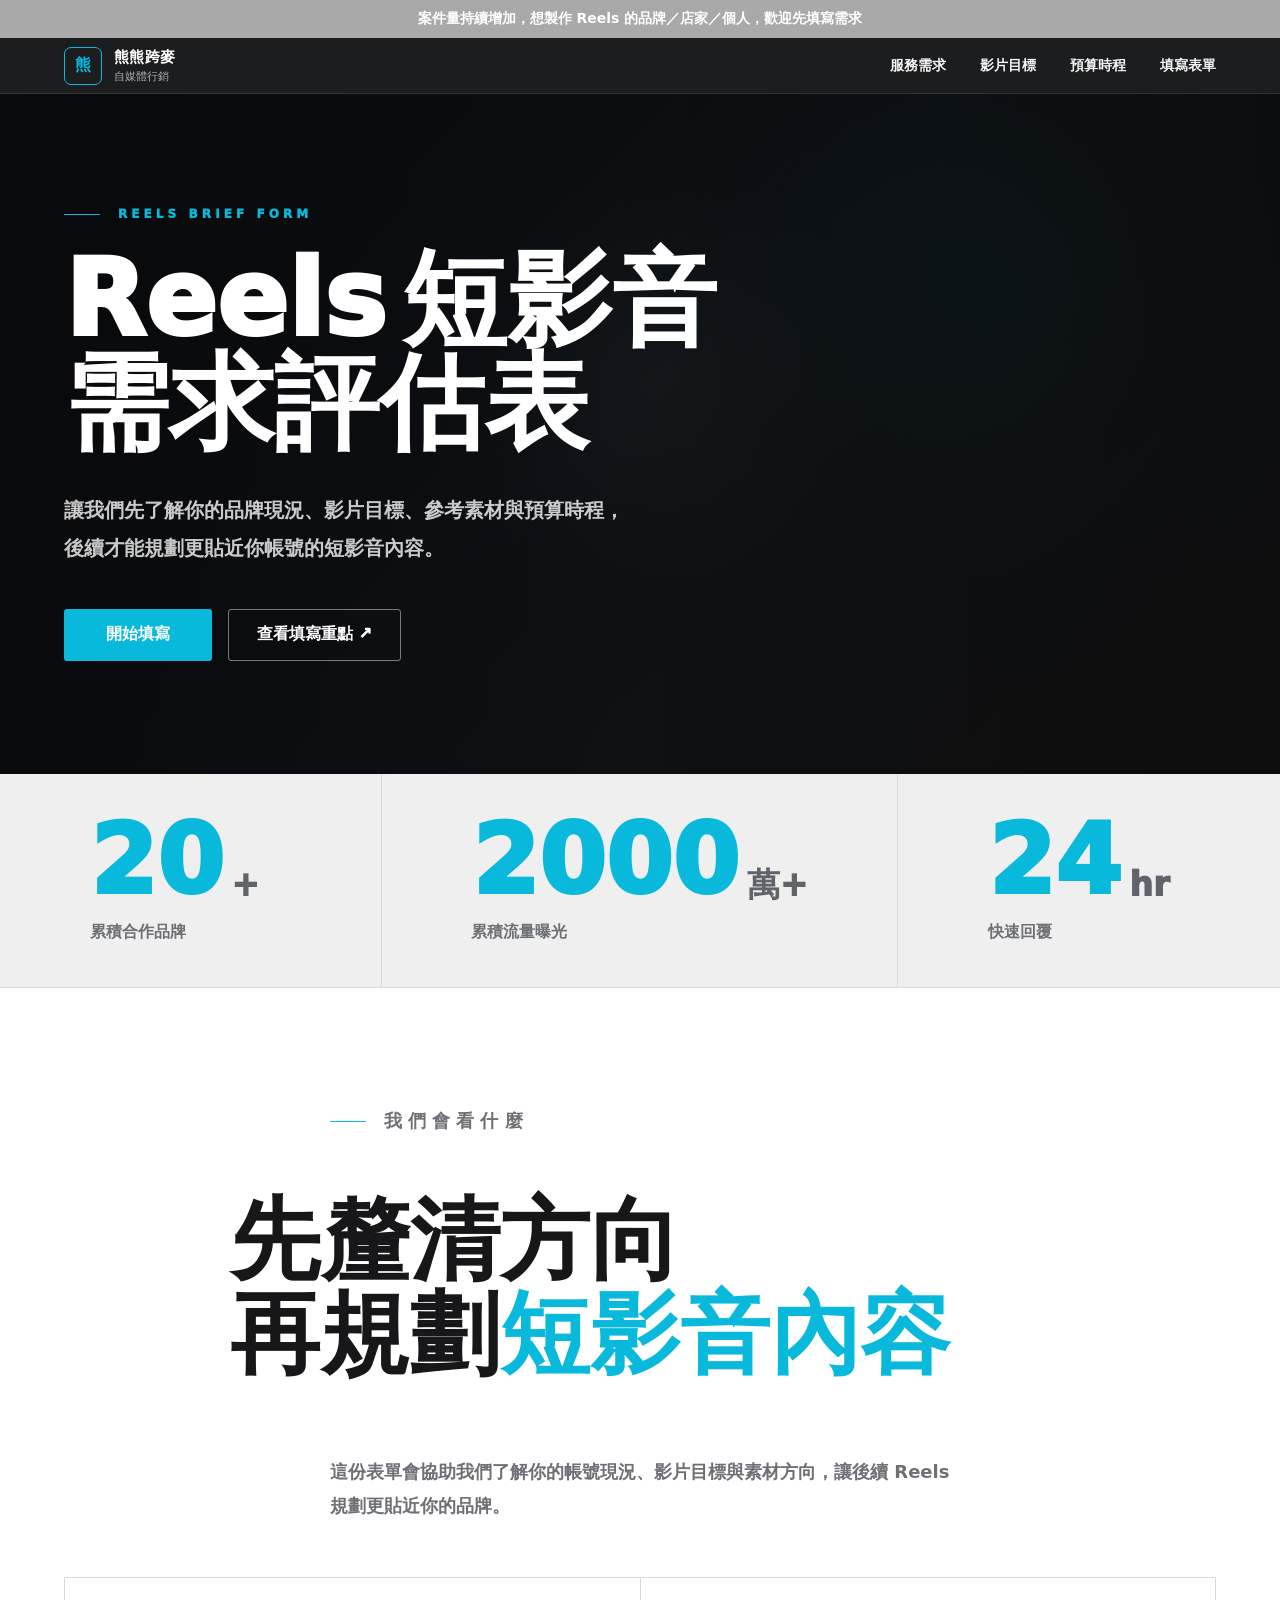
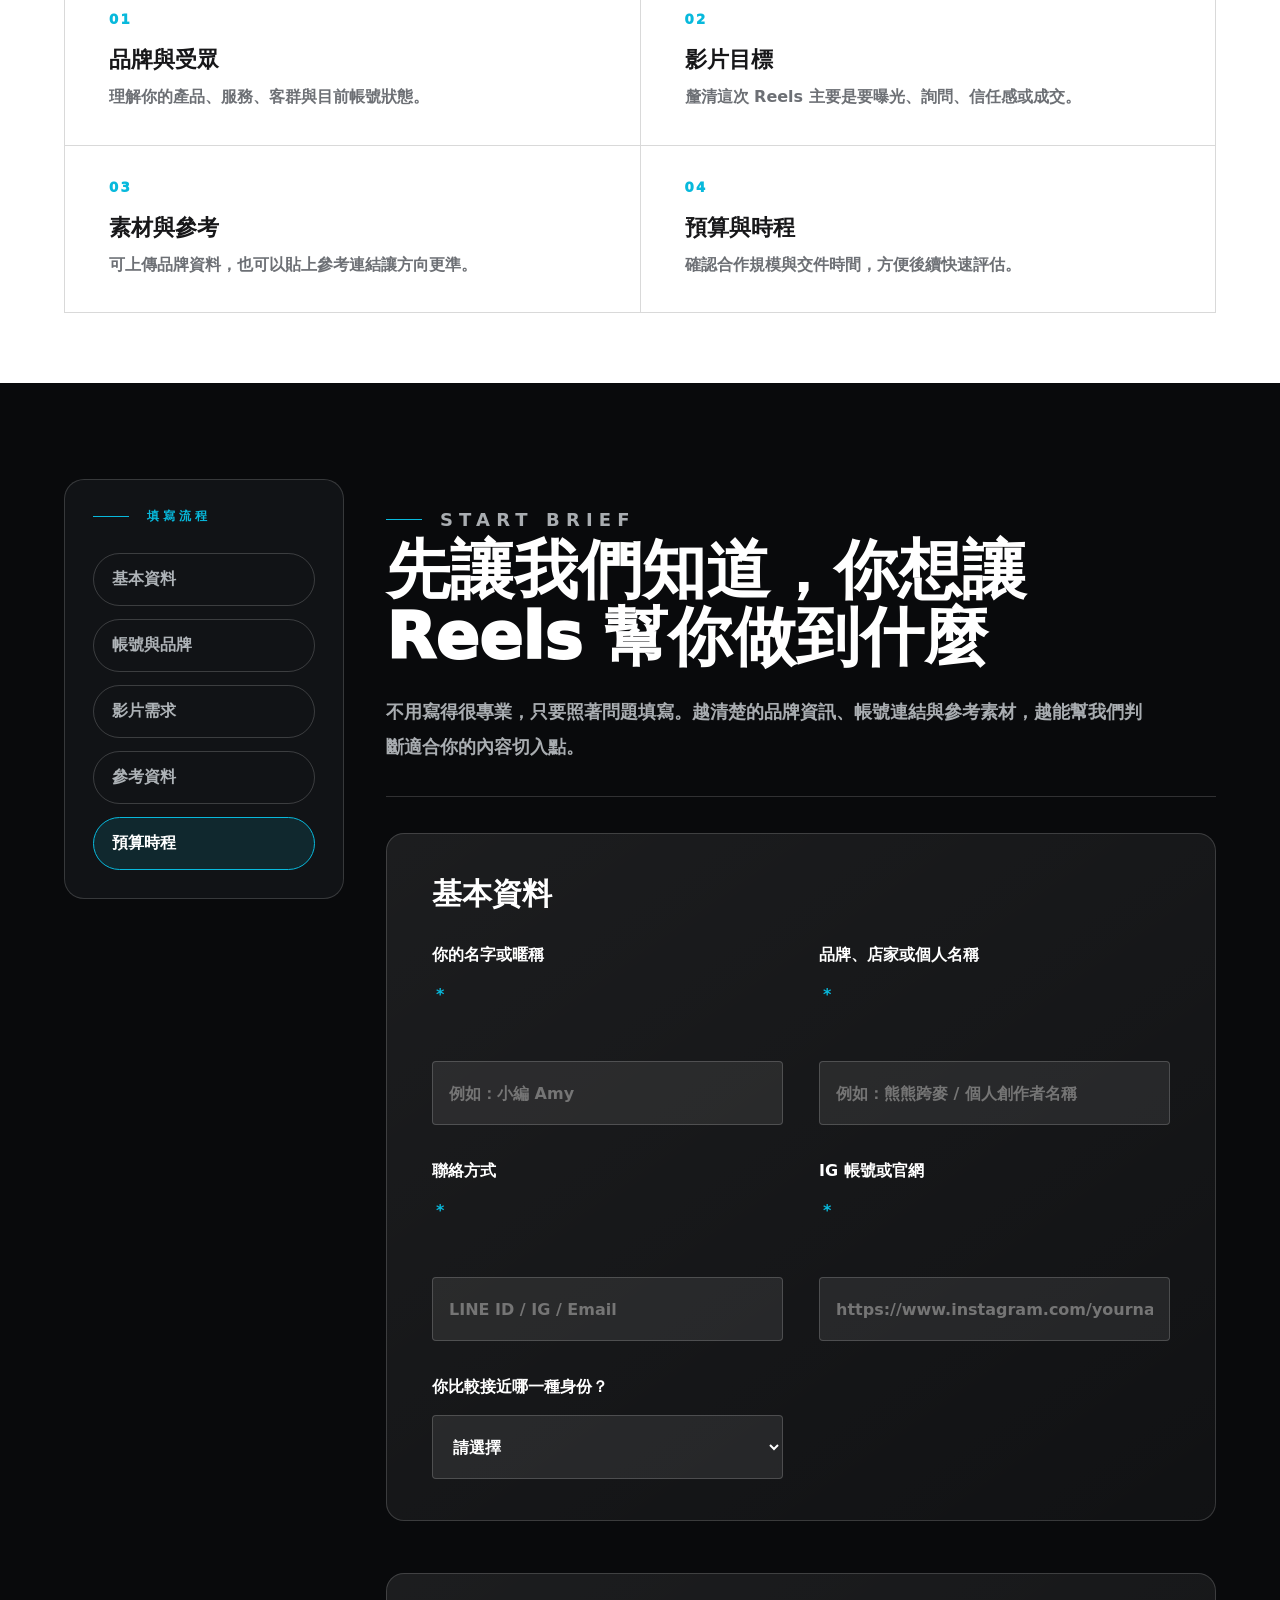
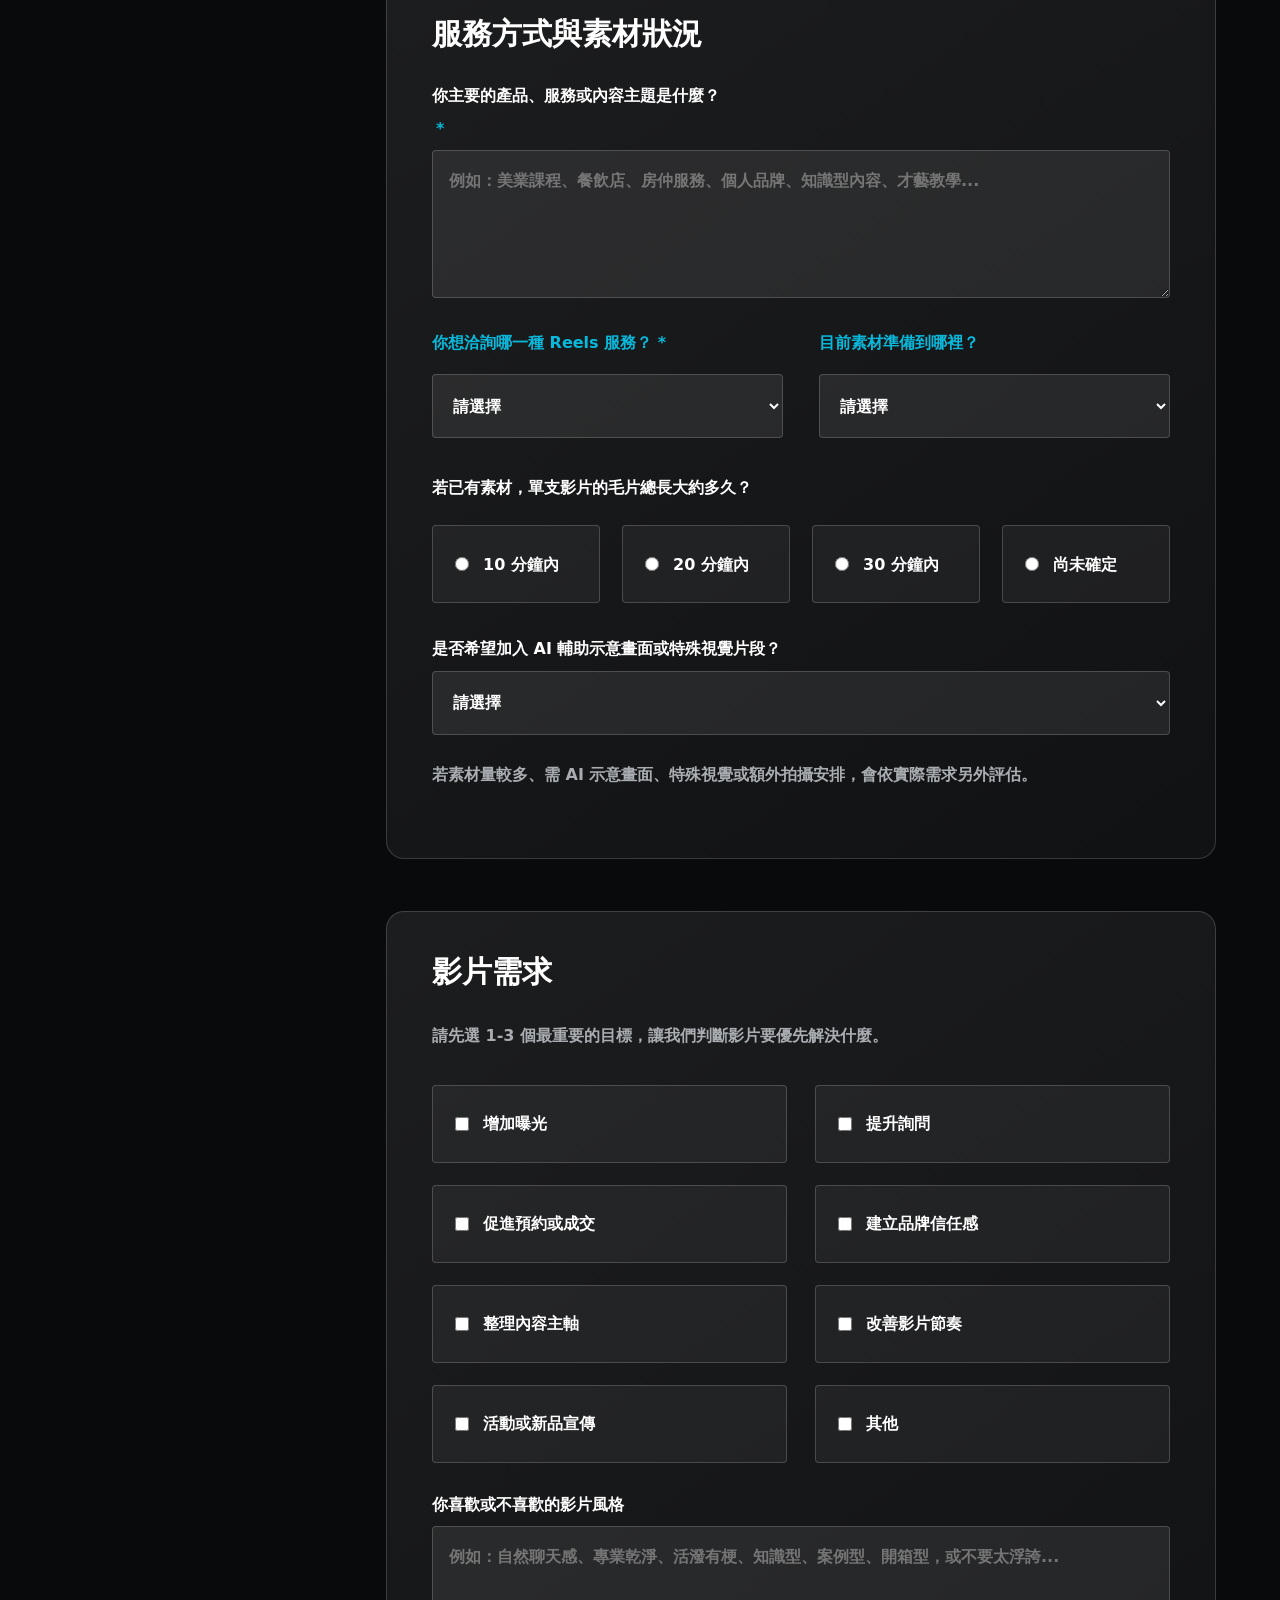
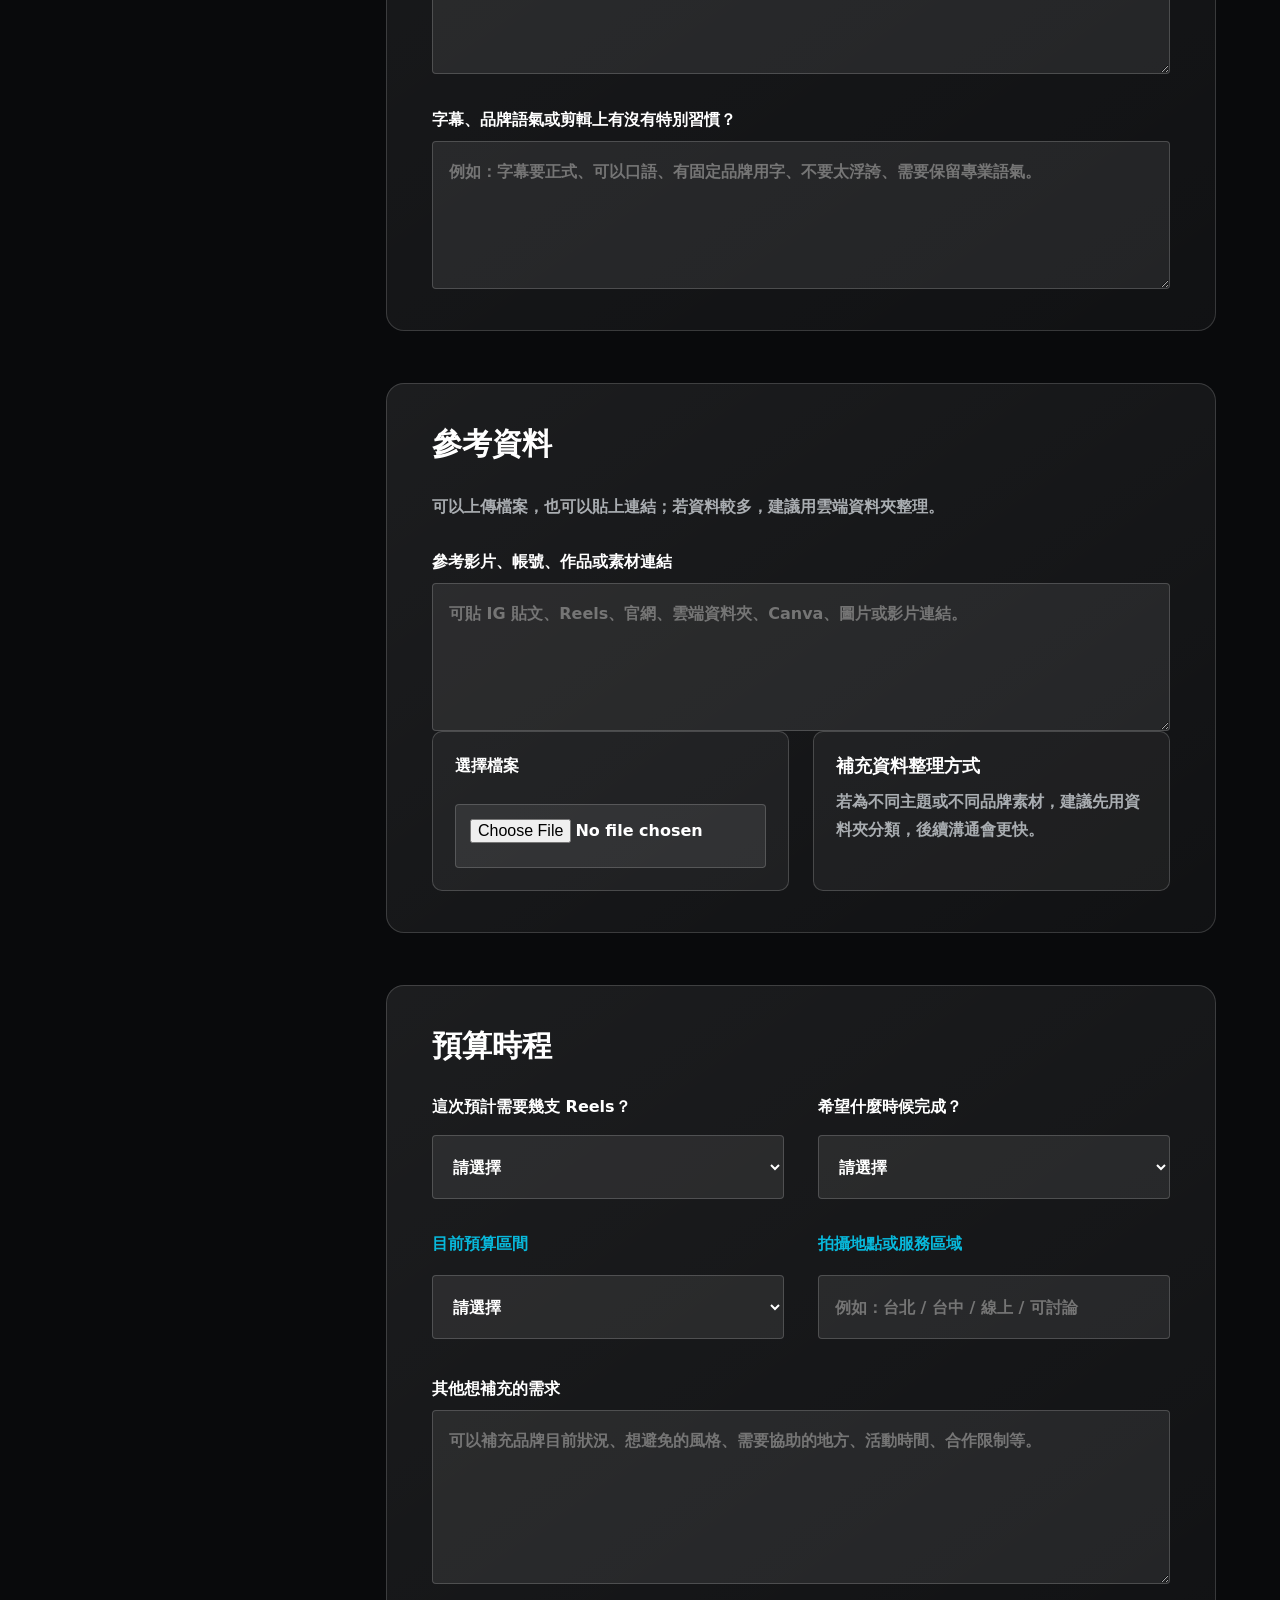
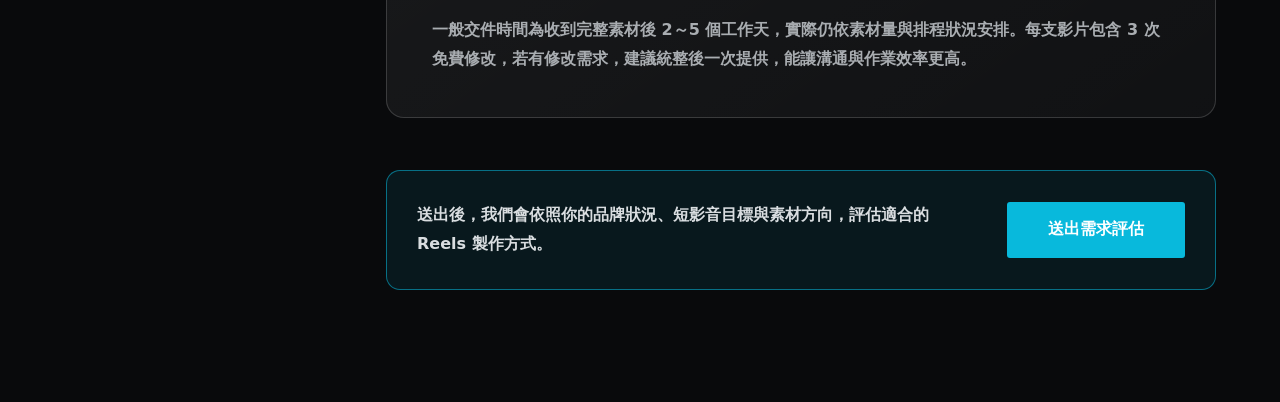
==== reels/index.html @ f503303e "Organize sites for Netlify Git deploy" ====
<!doctype html>
<html lang="zh-Hant">
  <head>
    <meta charset="UTF-8" />
    <meta name="viewport" content="width=device-width, initial-scale=1.0" />
    <title>熊熊跨麥｜Reels 短影音需求評估</title>
    <meta
      name="description"
      content="填寫 Reels 短影音需求，讓熊熊跨麥了解你的品牌、帳號現況、影片目標、預算與時程。"
    />
    <link rel="stylesheet" href="./styles.css" />
  </head>
  <body>
    <div class="top-notice">案件量持續增加，想製作 Reels 的品牌／店家／個人，歡迎先填寫需求</div>

    <header class="site-header">
      <a class="brand" href="#top" aria-label="回到頁首">
        <span class="brand-mark">熊</span>
        <span>
          <strong>熊熊跨麥</strong>
          <small>自媒體行銷</small>
        </span>
      </a>
      <nav aria-label="主要導覽">
        <a href="#brand-info">服務需求</a>
        <a href="#video-needs">影片目標</a>
        <a href="#budget-time">預算時程</a>
        <a href="#brief-form">填寫表單</a>
      </nav>
    </header>

    <main>
      <section class="hero" id="top">
        <div class="hero-inner">
          <p class="section-kicker"><span></span> REELS BRIEF FORM</p>
          <h1>
            <span class="title-line title-line-main">Reels<span class="title-cjk">短影音</span></span>
            <span class="title-line">需求評估表</span>
          </h1>
          <p class="hero-text">
            讓我們先了解你的品牌現況、影片目標、參考素材與預算時程，後續才能規劃更貼近你帳號的短影音內容。
          </p>
          <div class="hero-actions">
            <a class="btn primary" href="#brief-form">開始填寫</a>
            <a class="btn ghost" href="#video-needs">查看填寫重點 ↗</a>
          </div>
        </div>
      </section>

      <section class="stats-band" aria-label="熊熊跨麥實戰數據">
        <div>
          <strong><span class="stat-number" data-count="20">0</span><span class="stat-unit">+</span></strong>
          <span>累積合作品牌</span>
        </div>
        <div>
          <strong><span class="stat-number" data-count="2000">0</span><span class="stat-unit">萬+</span></strong>
          <span>累積流量曝光</span>
        </div>
        <div>
          <strong><span class="stat-number" data-count="24">0</span><span class="stat-unit">hr</span></strong>
          <span>快速回覆</span>
        </div>
      </section>

      <section class="intro-section">
        <p class="section-kicker"><span></span> 我們會看什麼</p>
        <h2>先釐清方向<br />再規劃<span>短影音內容</span></h2>
        <p>
          這份表單會協助我們了解你的帳號現況、影片目標與素材方向，讓後續 Reels 規劃更貼近你的品牌。
        </p>
        <div class="service-grid">
          <article>
            <small>01</small>
            <h3>品牌與受眾</h3>
            <p>理解你的產品、服務、客群與目前帳號狀態。</p>
          </article>
          <article>
            <small>02</small>
            <h3>影片目標</h3>
            <p>釐清這次 Reels 主要是要曝光、詢問、信任感或成交。</p>
          </article>
          <article>
            <small>03</small>
            <h3>素材與參考</h3>
            <p>可上傳品牌資料，也可以貼上參考連結讓方向更準。</p>
          </article>
          <article>
            <small>04</small>
            <h3>預算與時程</h3>
            <p>確認合作規模與交件時間，方便後續快速評估。</p>
          </article>
        </div>
      </section>

      <section class="form-wrap" id="brief-form">
        <aside class="progress-card">
          <p class="section-kicker"><span></span> 填寫流程</p>
          <ol>
            <li><a class="active" href="#basic-info">基本資料</a></li>
            <li><a href="#brand-info">帳號與品牌</a></li>
            <li><a href="#video-needs">影片需求</a></li>
            <li><a href="#references">參考資料</a></li>
            <li><a href="#budget-time">預算時程</a></li>
          </ol>
        </aside>

        <form
          name="reels-brief"
          method="POST"
          action="/success.html"
          data-netlify="true"
          netlify-honeypot="bot-field"
          enctype="multipart/form-data"
          class="brief-form"
        >
          <input type="hidden" name="form-name" value="reels-brief" />
          <p class="hidden">
            <label>不要填寫這欄 <input name="bot-field" /></label>
          </p>

          <div class="form-head">
            <p class="section-kicker"><span></span> START BRIEF</p>
            <h2>先讓我們知道，你想讓 Reels 幫你做到什麼</h2>
            <p>不用寫得很專業，只要照著問題填寫。越清楚的品牌資訊、帳號連結與參考素材，越能幫我們判斷適合你的內容切入點。</p>
          </div>

          <fieldset id="basic-info">
            <legend>基本資料</legend>
            <div class="grid two">
              <label>
                你的名字或暱稱 <span>*</span>
                <input type="text" name="name" required placeholder="例如：小編 Amy" />
              </label>
              <label>
                品牌、店家或個人名稱 <span>*</span>
                <input type="text" name="brand_name" required placeholder="例如：熊熊跨麥 / 個人創作者名稱" />
              </label>
              <label>
                聯絡方式 <span>*</span>
                <input type="text" name="contact" required placeholder="LINE ID / IG / Email" />
              </label>
              <label>
                IG 帳號或官網 <span>*</span>
                <input type="text" name="instagram" required placeholder="https://www.instagram.com/yourname" />
              </label>
              <label>
                你比較接近哪一種身份？
                <select name="client_type">
                  <option value="">請選擇</option>
                  <option>品牌窗口</option>
                  <option>店家／工作室</option>
                  <option>個人創作者</option>
                  <option>企業行銷窗口</option>
                  <option>其他</option>
                </select>
              </label>
            </div>
          </fieldset>

          <fieldset id="brand-info">
            <legend>服務方式與素材狀況</legend>
            <label>
              你主要的產品、服務或內容主題是什麼？ <span>*</span>
              <textarea
                name="service_intro"
                required
                rows="4"
                placeholder="例如：美業課程、餐飲店、房仲服務、個人品牌、知識型內容、才藝教學..."
              ></textarea>
            </label>
            <div class="grid two">
              <label class="field-control">
                <span class="field-label">你想洽詢哪一種 Reels 服務？ <span>*</span></span>
                <select name="service_type" required>
                  <option value="">請選擇</option>
                  <option>純剪輯：已有毛片素材，需要整理成 Reels</option>
                  <option>拍攝＋剪輯：需要協助拍攝與後製</option>
                  <option>腳本＋拍攝＋剪輯：需要從內容腳本到成片完整協助</option>
                  <option>長期固定合作：希望固定週期製作多支 Reels</option>
                  <option>想先討論適合哪種方式</option>
                </select>
              </label>
              <label class="field-control">
                <span class="field-label">目前素材準備到哪裡？</span>
                <select name="material_status">
                  <option value="">請選擇</option>
                  <option>已有毛片素材</option>
                  <option>已有部分素材，還需要整理方向</option>
                  <option>還沒有素材，需要協助拍攝</option>
                  <option>需要先討論內容腳本</option>
                </select>
              </label>
            </div>
            <label>
              若已有素材，單支影片的毛片總長大約多久？
              <div class="choice-row">
                <label><input type="radio" name="raw_length" value="10 分鐘內" /> 10 分鐘內</label>
                <label><input type="radio" name="raw_length" value="20 分鐘內" /> 20 分鐘內</label>
                <label><input type="radio" name="raw_length" value="30 分鐘內" /> 30 分鐘內</label>
                <label><input type="radio" name="raw_length" value="尚未確定" /> 尚未確定</label>
              </div>
            </label>
            <label>
              是否希望加入 AI 輔助示意畫面或特殊視覺片段？
              <select name="ai_visual_need">
                <option value="">請選擇</option>
                <option>不需要，主要以真實素材剪輯為主</option>
                <option>想加入少量 AI 示意畫面，可另外評估</option>
                <option>需要較多特殊視覺，想先討論可行性</option>
                <option>不確定，想聽建議</option>
              </select>
            </label>
            <p class="field-note">若素材量較多、需 AI 示意畫面、特殊視覺或額外拍攝安排，會依實際需求另外評估。</p>
          </fieldset>

          <fieldset id="video-needs">
            <legend>影片需求</legend>
            <p class="field-note">請先選 1-3 個最重要的目標，讓我們判斷影片要優先解決什麼。</p>
            <div class="checkbox-grid compact" data-max-check="3">
              <label><input type="checkbox" name="video_goal" value="增加曝光" /> 增加曝光</label>
              <label><input type="checkbox" name="video_goal" value="提升詢問" /> 提升詢問</label>
              <label><input type="checkbox" name="video_goal" value="促進預約或成交" /> 促進預約或成交</label>
              <label><input type="checkbox" name="video_goal" value="建立品牌信任感" /> 建立品牌信任感</label>
              <label><input type="checkbox" name="video_goal" value="整理內容主軸" /> 整理內容主軸</label>
              <label><input type="checkbox" name="video_goal" value="改善影片節奏" /> 改善影片節奏</label>
              <label><input type="checkbox" name="video_goal" value="活動或新品宣傳" /> 活動或新品宣傳</label>
              <label><input type="checkbox" name="video_goal" value="其他" /> 其他</label>
            </div>

            <div class="grid one section-gap">
              <label>
                你喜歡或不喜歡的影片風格
                <textarea
                  name="video_style"
                  rows="4"
                  placeholder="例如：自然聊天感、專業乾淨、活潑有梗、知識型、案例型、開箱型，或不要太浮誇..."
                ></textarea>
              </label>
              <label>
                字幕、品牌語氣或剪輯上有沒有特別習慣？
                <textarea
                  name="subtitle_style"
                  rows="3"
                  placeholder="例如：字幕要正式、可以口語、有固定品牌用字、不要太浮誇、需要保留專業語氣。"
                ></textarea>
              </label>
            </div>
          </fieldset>

          <fieldset id="references">
            <legend>參考資料</legend>
            <p class="field-note">可以上傳檔案，也可以貼上連結；若資料較多，建議用雲端資料夾整理。</p>

            <label>
              參考影片、帳號、作品或素材連結
              <textarea
                name="reference_links"
                rows="3"
                placeholder="可貼 IG 貼文、Reels、官網、雲端資料夾、Canva、圖片或影片連結。"
              ></textarea>
            </label>

            <div class="reference-actions">
              <label>
                選擇檔案
                <input type="file" name="attachment" accept="image/*,video/*,.pdf,.doc,.docx" />
              </label>
              <div class="reference-help">
                <strong>補充資料整理方式</strong>
                <p>若為不同主題或不同品牌素材，建議先用資料夾分類，後續溝通會更快。</p>
              </div>
            </div>
          </fieldset>

          <fieldset id="budget-time">
            <legend>預算時程</legend>
            <div class="grid two">
              <label>
                這次預計需要幾支 Reels？
                <select name="video_count">
                  <option value="">請選擇</option>
                  <option>1 支</option>
                  <option>2 - 3 支</option>
                  <option>4 - 6 支</option>
                  <option>長期配合</option>
                  <option>還不確定，想先討論</option>
                </select>
              </label>
              <label>
                希望什麼時候完成？
                <select name="timeline">
                  <option value="">請選擇</option>
                  <option>收到完整素材後 2～5 個工作天內</option>
                  <option>一週內</option>
                  <option>一個月內</option>
                  <option>可討論</option>
                </select>
              </label>
              <label class="field-control">
                <span class="field-label">目前預算區間</span>
                <select name="budget">
                  <option value="">請選擇</option>
                  <option>NT$1,200～2,000：單支純剪輯</option>
                  <option>NT$3,500～5,000：單支完整製作</option>
                  <option>NT$12,000～30,000：多支固定合作</option>
                  <option>需拍攝或特殊視覺，想先評估</option>
                  <option>想先了解報價</option>
                </select>
              </label>
              <label class="field-control">
                <span class="field-label">拍攝地點或服務區域</span>
                <input type="text" name="location" placeholder="例如：台北 / 台中 / 線上 / 可討論" />
              </label>
            </div>
            <label>
              其他想補充的需求
              <textarea
                name="notes"
                rows="5"
                placeholder="可以補充品牌目前狀況、想避免的風格、需要協助的地方、活動時間、合作限制等。"
              ></textarea>
            </label>
            <p class="field-note">一般交件時間為收到完整素材後 2～5 個工作天，實際仍依素材量與排程狀況安排。每支影片包含 3 次免費修改，若有修改需求，建議統整後一次提供，能讓溝通與作業效率更高。</p>
          </fieldset>

          <div class="submit-bar">
            <p>送出後，我們會依照你的品牌狀況、短影音目標與素材方向，評估適合的 Reels 製作方式。</p>
            <button type="submit">送出需求評估</button>
          </div>
        </form>
      </section>
    </main>
    <script src="./script.js"></script>
  </body>
</html>
---- reels/styles.css ----
:root {
  --black: #090a0c;
  --black-2: #101114;
  --white: #f7f7f5;
  --paper: #f4f4f3;
  --text: #171719;
  --muted: #6d7075;
  --cyan: #08b9dc;
  --cyan-dark: #008fad;
  --line: #d9d9d9;
  --dark-line: rgba(255, 255, 255, 0.16);
  --panel: #2b2c30;
  font-family: "Noto Sans TC", "Microsoft JhengHei", system-ui, sans-serif;
}

* {
  box-sizing: border-box;
}

html {
  scroll-behavior: smooth;
}

body {
  margin: 0;
  background: var(--paper);
  color: var(--text);
}

.top-notice {
  min-height: 38px;
  display: grid;
  place-items: center;
  background: #a9a9a9;
  color: #fff;
  font-size: 14px;
  font-weight: 800;
}

.site-header {
  position: sticky;
  top: 0;
  z-index: 10;
  display: flex;
  align-items: center;
  justify-content: space-between;
  min-height: 56px;
  padding: 0 64px;
  background: rgba(9, 10, 12, 0.92);
  color: #fff;
  border-bottom: 1px solid rgba(255, 255, 255, 0.1);
  backdrop-filter: blur(10px);
}

.brand {
  display: inline-flex;
  align-items: center;
  gap: 12px;
  color: #fff;
  text-decoration: none;
}

.brand-mark {
  display: grid;
  width: 38px;
  height: 38px;
  place-items: center;
  border: 1px solid var(--cyan);
  border-radius: 7px;
  color: var(--cyan);
  font-weight: 950;
}

.brand strong,
.brand small {
  display: block;
}

.brand strong {
  font-size: 15px;
  letter-spacing: 0.02em;
}

.brand small {
  margin-top: 2px;
  color: #a8adb3;
  font-size: 11px;
}

.site-header nav {
  display: flex;
  gap: 34px;
}

.site-header nav a {
  color: #f5f5f5;
  font-size: 14px;
  font-weight: 800;
  text-decoration: none;
}

.site-header nav a:hover {
  color: var(--cyan);
}

.hero {
  min-height: 680px;
  display: flex;
  align-items: center;
  padding: 96px 64px;
  color: #fff;
  background:
    linear-gradient(90deg, rgba(9, 10, 12, 0.96) 0%, rgba(9, 10, 12, 0.74) 48%, rgba(9, 10, 12, 0.88) 100%),
    radial-gradient(circle at 78% 30%, rgba(8, 185, 220, 0.18), transparent 26%),
    radial-gradient(circle at 52% 42%, rgba(255, 255, 255, 0.11), transparent 28%),
    linear-gradient(135deg, #020305, #17212a 48%, #2d251c);
}

.hero-inner {
  width: min(1188px, 100%);
  margin: 0 auto;
}

.section-kicker {
  display: flex;
  align-items: center;
  gap: 18px;
  margin: 0 0 28px;
  color: var(--cyan);
  font-size: 12px;
  font-weight: 950;
  letter-spacing: 0.34em;
  text-transform: uppercase;
}

.section-kicker span {
  width: 36px;
  height: 1px;
  background: var(--cyan);
}

h1,
h2,
h3,
legend,
p {
  letter-spacing: 0;
}

h1 {
  max-width: 860px;
  margin: 0;
  color: #fff;
  font-size: clamp(58px, 8.2vw, 128px);
  font-weight: 950;
  line-height: 0.98;
  word-spacing: 0;
}

.title-line {
  display: block;
}

.title-line-main {
  white-space: nowrap;
  word-spacing: 0;
}

.title-cjk {
  margin-left: 0.16em;
}

.hero-text {
  max-width: 560px;
  margin: 36px 0 0;
  color: rgba(255, 255, 255, 0.78);
  font-size: 20px;
  font-weight: 800;
  line-height: 1.9;
}

.hero-actions {
  display: flex;
  flex-wrap: wrap;
  gap: 16px;
  margin-top: 42px;
}

.btn {
  display: inline-flex;
  align-items: center;
  justify-content: center;
  min-width: 148px;
  min-height: 52px;
  padding: 0 28px;
  border-radius: 3px;
  font-weight: 950;
  text-decoration: none;
}

.btn.primary {
  background: var(--cyan);
  color: #fff;
}

.btn.ghost {
  border: 1px solid rgba(255, 255, 255, 0.45);
  color: #fff;
}

.stats-band {
  display: grid;
  grid-template-columns: repeat(3, 1fr);
  border-bottom: 1px solid var(--line);
  background: #efefef;
  overflow: hidden;
}

.stats-band div {
  min-height: 174px;
  padding: 44px clamp(42px, 7vw, 128px);
  border-right: 1px solid var(--line);
  opacity: 0;
  transform: translateY(22px);
  transition:
    opacity 0.7s ease,
    transform 0.7s ease;
}

.stats-band div:last-child {
  border-right: 0;
}

.stats-band strong {
  display: flex;
  align-items: flex-end;
  gap: 8px;
  white-space: nowrap;
  color: var(--cyan);
  font-size: clamp(58px, 8vw, 96px);
  line-height: 0.9;
  font-weight: 950;
}

.stats-band .stat-number {
  display: inline-block;
  min-width: 0.9em;
}

.stats-band .stat-unit {
  color: #60646a;
  font-size: clamp(28px, 2.6vw, 36px);
  line-height: 1;
  margin-bottom: 0.08em;
  margin-left: 0;
}

.stats-band div > span {
  display: block;
  margin-top: 18px;
  color: var(--muted);
  font-weight: 800;
}

.stats-band.is-visible div {
  opacity: 1;
  transform: translateY(0);
}

.stats-band.is-visible div:nth-child(2) {
  transition-delay: 0.12s;
}

.stats-band.is-visible div:nth-child(3) {
  transition-delay: 0.24s;
}

.intro-section {
  padding: 92px 64px 70px;
  background: #fff;
}

.intro-section > * {
  width: min(1188px, 100%);
  margin-left: auto;
  margin-right: auto;
}

.intro-section h2 {
  margin-top: 0;
  max-width: 820px;
  font-size: clamp(54px, 7vw, 92px);
  line-height: 1.05;
  font-weight: 950;
}

.intro-section h2 span {
  color: var(--cyan);
}

.intro-section > p {
  max-width: 620px;
  margin-top: 24px;
  margin-bottom: 54px;
  color: var(--muted);
  font-size: 18px;
  font-weight: 750;
  line-height: 1.9;
}

.service-grid {
  display: grid;
  grid-template-columns: repeat(2, minmax(0, 1fr));
  border-top: 1px solid var(--line);
  border-left: 1px solid var(--line);
}

.service-grid article {
  min-height: 150px;
  padding: 34px 44px;
  border-right: 1px solid var(--line);
  border-bottom: 1px solid var(--line);
}

.service-grid small {
  display: block;
  color: var(--cyan);
  font-weight: 950;
  letter-spacing: 0.16em;
}

.service-grid h3 {
  margin: 18px 0 8px;
  font-size: 22px;
}

.service-grid p {
  margin: 0;
  color: var(--muted);
  font-weight: 750;
  line-height: 1.7;
}

.form-wrap {
  display: grid;
  grid-template-columns: 280px minmax(0, 1fr);
  gap: 42px;
  padding: 96px 64px 112px;
  background: var(--black);
  color: #fff;
}

.form-wrap > * {
  min-width: 0;
}

.progress-card {
  position: sticky;
  top: 86px;
  align-self: start;
  padding: 28px;
  border: 1px solid var(--dark-line);
  border-radius: 20px;
  background: #111316;
}

.progress-card ol {
  display: grid;
  gap: 13px;
  margin: 0;
  padding: 0;
  list-style: none;
}

.progress-card a {
  display: block;
  padding: 15px 18px;
  border: 1px solid rgba(255, 255, 255, 0.18);
  border-radius: 999px;
  color: #aeb3b7;
  font-weight: 950;
  text-decoration: none;
}

.progress-card a:hover,
.progress-card a.active {
  border-color: var(--cyan);
  color: #fff;
  background: rgba(8, 185, 220, 0.12);
}

.brief-form {
  padding: 0;
}

.form-head {
  margin-bottom: 36px;
  padding-bottom: 32px;
  border-bottom: 1px solid var(--dark-line);
}

.form-head h2 {
  max-width: 780px;
  margin: 0;
  font-size: clamp(40px, 5vw, 72px);
  line-height: 1.05;
  font-weight: 950;
}

.form-head p {
  max-width: 760px;
  margin: 24px 0 0;
  color: #a9adb1;
  font-size: 18px;
  font-weight: 750;
  line-height: 1.9;
}

fieldset {
  scroll-margin-top: 90px;
  margin: 0 0 52px;
  padding: 42px 36px 38px;
  border: 0;
  border-radius: 24px;
  background: linear-gradient(145deg, rgba(255, 255, 255, 0.08), rgba(255, 255, 255, 0.03));
  box-shadow: inset 0 0 0 1px var(--dark-line);
}

legend {
  float: left;
  width: 100%;
  padding: 0;
  margin: 0 0 30px;
  color: #fff;
  font-size: 30px;
  font-weight: 950;
  line-height: 1.2;
}

legend + * {
  clear: both;
}

label {
  display: flex;
  flex-direction: column;
  color: #fff;
  font-weight: 900;
  line-height: 1.45;
}

label span {
  color: var(--cyan);
}

input,
select,
textarea {
  display: block;
  width: 100%;
  margin-top: 11px;
  border: 1px solid rgba(255, 255, 255, 0.18);
  border-radius: 4px;
  padding: 16px 16px;
  background: rgba(255, 255, 255, 0.08);
  color: #fff;
  font: inherit;
  font-weight: 800;
  outline: none;
}

input,
select {
  min-height: 60px;
}

textarea {
  min-height: 128px;
  overflow: auto;
}

select option {
  color: #111;
}

textarea {
  resize: vertical;
  line-height: 1.75;
}

input[type="file"] {
  padding: 14px;
}

input:focus,
select:focus,
textarea:focus {
  border-color: var(--cyan);
  box-shadow: 0 0 0 3px rgba(8, 185, 220, 0.16);
}

.grid {
  display: grid;
  gap: 32px 24px;
  align-items: start;
  width: 100%;
}

.grid.one {
  grid-template-columns: 1fr;
}

.grid.two {
  grid-template-columns: repeat(2, minmax(0, 1fr));
}

.grid.two > *,
.checkbox-grid > *,
.choice-row > * {
  min-width: 0;
}

.grid.two > label,
fieldset > label {
  min-width: 0;
}

.grid + label,
label + .grid,
.checkbox-grid + label,
label + label,
.section-gap {
  margin-top: 36px;
}

.choice-row,
.checkbox-grid {
  display: grid;
  gap: 18px;
  width: 100%;
  margin-top: 22px;
}

.choice-row {
  grid-template-columns: repeat(4, minmax(0, 1fr));
}

.checkbox-grid {
  grid-template-columns: repeat(2, minmax(0, 1fr));
}

.checkbox-grid.compact {
  gap: 18px 22px;
}

.choice-row label,
.checkbox-grid label {
  display: flex;
  flex-direction: row;
  align-items: center;
  gap: 10px;
  min-height: 66px;
  padding: 15px 18px;
  border: 1px solid rgba(255, 255, 255, 0.18);
  border-radius: 4px;
  background: rgba(255, 255, 255, 0.05);
  line-height: 1.45;
  word-break: keep-all;
}

.choice-row input,
.checkbox-grid input {
  flex: 0 0 auto;
  width: auto;
  min-height: 0;
  margin: 0;
  accent-color: var(--cyan);
}

.field-note {
  margin: 0 0 28px;
  color: #a9adb1;
  font-weight: 800;
  line-height: 1.8;
}

fieldset > .grid + .field-note,
fieldset > label + .field-note {
  margin-top: 26px;
}

.reference-actions {
  display: grid;
  grid-template-columns: repeat(2, minmax(0, 1fr));
  gap: 24px;
  margin-top: 34px;
}

.reference-actions > label,
.reference-help {
  min-height: 108px;
  padding: 22px;
  border: 1px solid rgba(255, 255, 255, 0.18);
  border-radius: 10px;
  background: rgba(255, 255, 255, 0.05);
}

.reference-actions input[type="file"] {
  margin-top: 16px;
}

#budget-time {
  padding-bottom: 44px;
}

#budget-time .grid.two {
  gap: 34px 28px;
  align-items: stretch;
}

#budget-time .grid.two > label {
  min-height: 104px;
}

#budget-time select,
#budget-time input {
  min-height: 64px;
}

#budget-time > label {
  display: block;
  margin-top: 42px;
}

#budget-time textarea {
  min-height: 160px;
}

#budget-time .field-note {
  margin-top: 28px;
}

.brief-form fieldset {
  max-width: 1160px;
  margin-inline: auto;
  padding: clamp(28px, 3vw, 40px);
}

.brief-form fieldset > legend {
  margin-bottom: 30px;
}

.brief-form label {
  min-width: 0;
  margin: 0;
}

.brief-form label > span {
  display: inline;
  margin-left: 4px;
}

.brief-form .grid {
  gap: 28px;
}

.brief-form .grid.two {
  grid-template-columns: repeat(2, minmax(0, 1fr));
  column-gap: 28px;
  row-gap: 30px;
  align-items: start;
}

.brief-form .grid label + label {
  margin-top: 0;
}

.brief-form fieldset > label + label {
  margin-top: 30px;
}

.brief-form input,
.brief-form select {
  min-height: 58px;
}

.brief-form textarea {
  min-height: 132px;
}

#basic-info .grid.two > label {
  align-self: start;
}

#basic-info .grid.two > label:last-child {
  grid-column: span 1;
}

#brand-info > label:first-of-type {
  display: block;
  margin-bottom: 30px;
}

#brand-info .choice-row {
  grid-template-columns: repeat(4, minmax(0, 1fr));
  gap: 18px;
  margin-top: 16px;
}

#brand-info .choice-row label,
#video-needs .checkbox-grid label {
  min-height: 72px;
  padding: 18px 20px;
}

#brand-info > label:nth-of-type(2) {
  display: block;
  margin-top: 30px;
}

#brand-info > label:nth-of-type(3) {
  display: block;
  margin-top: 30px;
}

#video-needs .field-note {
  margin-bottom: 28px;
}

#video-needs .checkbox-grid {
  grid-template-columns: repeat(2, minmax(0, 1fr));
  gap: 22px;
  margin-top: 0;
}

#video-needs .checkbox-grid label {
  min-height: 74px;
}

#video-needs .section-gap {
  margin-top: 30px;
}

#budget-time .grid.two {
  grid-template-columns: repeat(2, minmax(0, 1fr));
  gap: 30px 28px;
  align-items: start;
}

#budget-time .grid.two > label {
  min-height: auto;
}

#budget-time select,
#budget-time input {
  min-height: 58px;
}

#budget-time > label {
  margin-top: 30px;
}

#budget-time textarea {
  min-height: 150px;
}

.reference-help strong {
  display: block;
  color: #fff;
  font-size: 18px;
  font-weight: 950;
}

.reference-help p {
  margin: 10px 0 0;
  color: #a9adb1;
  font-weight: 800;
  line-height: 1.7;
}

.submit-bar {
  display: flex;
  align-items: center;
  justify-content: space-between;
  gap: 24px;
  margin-top: 10px;
  padding: 30px;
  border-radius: 14px;
  border: 1px solid rgba(8, 185, 220, 0.55);
  background: rgba(8, 185, 220, 0.08);
}

.submit-bar p {
  margin: 0;
  color: #d9dde0;
  font-weight: 800;
  line-height: 1.8;
}

button {
  min-width: 178px;
  min-height: 56px;
  border: 0;
  border-radius: 3px;
  background: var(--cyan);
  color: #fff;
  font: inherit;
  font-weight: 950;
  cursor: pointer;
}

button:hover {
  background: var(--cyan-dark);
}

button:disabled {
  cursor: wait;
  opacity: 0.72;
}

.hidden {
  display: none;
}

.success {
  display: grid;
  min-height: 100vh;
  place-items: center;
  padding: 24px;
  background: var(--black);
}

.success-card {
  width: min(720px, 100%);
  border: 1px solid rgba(8, 185, 220, 0.5);
  padding: 48px;
  background: #111316;
  color: #fff;
  text-align: center;
}

.success-card h1 {
  margin: 0;
  font-size: clamp(44px, 6vw, 76px);
  line-height: 1;
}

.success-card p {
  color: #b8bdc1;
  font-size: 18px;
  line-height: 1.9;
  font-weight: 800;
}

.success-card a {
  display: inline-flex;
  margin-top: 18px;
  padding: 16px 22px;
  background: var(--cyan);
  color: #fff;
  font-weight: 950;
  text-decoration: none;
}

@media (max-width: 980px) {
  .site-header {
    padding: 0 22px;
  }

  .site-header nav {
    display: none;
  }

  .hero,
  .intro-section,
  .form-wrap {
    padding-left: 22px;
    padding-right: 22px;
  }

  .stats-band,
  .service-grid,
  .form-wrap {
    grid-template-columns: 1fr;
  }

  .stats-band div {
    min-height: 130px;
    padding: 34px 28px;
    border-right: 0;
    border-bottom: 1px solid var(--line);
  }

  .progress-card {
    position: static;
  }

  .progress-card ol {
    grid-template-columns: repeat(2, minmax(0, 1fr));
  }

  .grid.two,
  .choice-row,
  .checkbox-grid,
  .reference-actions {
    grid-template-columns: 1fr;
  }

  .stats-band strong {
    font-size: clamp(52px, 15vw, 82px);
  }
}

@media (max-width: 560px) {
  .top-notice {
    padding: 8px 14px;
    text-align: center;
  }

  .hero {
    min-height: 560px;
  }

  h1 {
    font-size: clamp(46px, 15vw, 74px);
  }

  .intro-section h2,
  .form-head h2 {
    font-size: 42px;
  }

  .progress-card ol {
    grid-template-columns: 1fr;
  }

  fieldset,
  .progress-card {
    padding: 24px 18px;
  }

  legend {
    margin-bottom: 22px;
    font-size: 24px;
  }

  .submit-bar {
    align-items: stretch;
    flex-direction: column;
  }

  button {
    width: 100%;
  }
}

/* Final form alignment pass */
.brief-form {
  width: 100%;
}

.brief-form fieldset {
  width: min(1160px, calc(100vw - 40px));
  margin: 0 auto 56px;
  padding: clamp(28px, 3.2vw, 42px);
  box-sizing: border-box;
}

.brief-form fieldset > legend {
  margin-bottom: 32px;
  line-height: 1.15;
}

.brief-form .grid,
.brief-form .grid.two,
#budget-time .grid.two {
  display: grid;
  grid-template-columns: repeat(2, minmax(0, 1fr));
  gap: 32px 28px;
  align-items: start;
}

.brief-form .grid.one {
  grid-template-columns: 1fr;
}

.brief-form label {
  display: flex;
  flex-direction: column;
  gap: 10px;
  min-width: 0;
}

.brief-form label > input,
.brief-form label > select,
.brief-form label > textarea {
  margin-top: 0;
}

.brief-form input,
.brief-form select {
  height: 60px;
  min-height: 60px;
  box-sizing: border-box;
}

.brief-form textarea {
  min-height: 132px;
  box-sizing: border-box;
}

.brief-form fieldset > label,
.brief-form fieldset > .grid,
.brief-form fieldset > .choice-row,
.brief-form fieldset > .checkbox-grid,
.brief-form fieldset > .reference-actions {
  margin-top: 0;
}

.brief-form fieldset > label + .grid,
.brief-form fieldset > label + label,
.brief-form fieldset > .grid + label,
.brief-form fieldset > .grid + .choice-row,
.brief-form fieldset > .grid + .field-note,
.brief-form fieldset > .choice-row + label,
.brief-form fieldset > .checkbox-grid + label,
.brief-form .section-gap {
  margin-top: 34px;
}

.choice-row,
.checkbox-grid,
#brand-info .choice-row,
#video-needs .checkbox-grid {
  display: grid;
  width: 100%;
  gap: 20px;
}

.choice-row,
#brand-info .choice-row {
  grid-template-columns: repeat(4, minmax(0, 1fr));
}

.checkbox-grid,
#video-needs .checkbox-grid {
  grid-template-columns: repeat(2, minmax(0, 1fr));
}

.choice-row label,
.checkbox-grid label,
#brand-info .choice-row label,
#video-needs .checkbox-grid label {
  min-height: 72px;
  padding: 18px 20px;
  box-sizing: border-box;
  display: flex;
  flex-direction: row;
  align-items: center;
}

#brand-info > label:first-of-type,
#brand-info > label:nth-of-type(2),
#brand-info > label:nth-of-type(3),
#budget-time > label {
  display: flex;
  margin-top: 34px;
}

#brand-info > label:first-of-type {
  margin-top: 0;
}

#budget-time .field-note {
  margin: 30px 0 0;
}

@media (max-width: 900px) {
  .brief-form fieldset {
    width: min(100%, calc(100vw - 28px));
    padding: 24px 18px;
  }

  .brief-form .grid,
  .brief-form .grid.two,
  #budget-time .grid.two,
  .choice-row,
  #brand-info .choice-row,
  .checkbox-grid,
  #video-needs .checkbox-grid,
  .reference-actions {
    grid-template-columns: 1fr;
  }
}

/* Final containment fix: keep the form aligned inside the content column. */
.form-wrap {
  grid-template-columns: minmax(220px, 280px) minmax(0, 980px);
  justify-content: center;
}

.brief-form {
  width: 100%;
  max-width: 980px;
  min-width: 0;
}

.brief-form fieldset {
  width: 100%;
  max-width: 100%;
  margin: 0 0 52px;
}

.brief-form .grid,
.brief-form .choice-row,
.brief-form .checkbox-grid {
  max-width: 100%;
}

@media (max-width: 1100px) {
  .form-wrap {
    grid-template-columns: 1fr;
    padding: 72px 28px 88px;
  }

  .progress-card {
    position: static;
  }
}

/* Locked form geometry preview/final: equal columns, consistent control sizes. */
.form-wrap .brief-form {
  max-width: 1040px;
}

.brief-form fieldset {
  padding: 44px 46px 42px;
  border-radius: 18px;
}

.brief-form .grid,
.brief-form .grid.two,
#budget-time .grid.two {
  display: grid !important;
  grid-template-columns: repeat(2, minmax(0, 1fr)) !important;
  gap: 34px 34px !important;
  width: 100% !important;
  align-items: start !important;
}

.brief-form .grid.one {
  grid-template-columns: 1fr !important;
}

.brief-form .grid > label,
.brief-form fieldset > label {
  width: 100% !important;
  min-width: 0 !important;
  margin: 0 !important;
}

.brief-form fieldset > label + .grid,
.brief-form fieldset > .grid + label,
.brief-form fieldset > label + label,
.brief-form fieldset > .choice-row,
.brief-form fieldset > .grid + .choice-row,
.brief-form fieldset > .checkbox-grid,
.brief-form fieldset > .checkbox-grid + label {
  margin-top: 34px !important;
}

.brief-form label > input,
.brief-form label > select,
.brief-form label > textarea,
.brief-form input,
.brief-form select,
.brief-form textarea {
  width: 100% !important;
  max-width: 100% !important;
  box-sizing: border-box !important;
}

.brief-form input,
.brief-form select {
  height: 64px !important;
  min-height: 64px !important;
}

.brief-form textarea {
  min-height: 148px !important;
}

.choice-row,
#brand-info .choice-row {
  display: grid !important;
  grid-template-columns: repeat(4, minmax(0, 1fr)) !important;
  gap: 22px !important;
  width: 100% !important;
}

.checkbox-grid,
#video-needs .checkbox-grid {
  display: grid !important;
  grid-template-columns: repeat(2, minmax(0, 1fr)) !important;
  gap: 22px 28px !important;
  width: 100% !important;
}

.choice-row label,
.checkbox-grid label,
#brand-info .choice-row label,
#video-needs .checkbox-grid label {
  display: flex !important;
  flex-direction: row !important;
  align-items: center !important;
  width: 100% !important;
  min-height: 78px !important;
  padding: 20px 22px !important;
  margin: 0 !important;
  box-sizing: border-box !important;
}

#budget-time .field-note {
  margin-top: 32px !important;
}

@media (max-width: 900px) {
  .brief-form fieldset {
    padding: 28px 20px 30px;
  }

  .brief-form .grid,
  .brief-form .grid.two,
  #budget-time .grid.two,
  .choice-row,
  #brand-info .choice-row,
  .checkbox-grid,
  #video-needs .checkbox-grid {
    grid-template-columns: 1fr !important;
  }
}

/* Keep option controls compact while preserving equal option-card geometry. */
.brief-form .choice-row input[type="radio"],
.brief-form .checkbox-grid input[type="checkbox"] {
  display: inline-block !important;
  width: 14px !important;
  height: 14px !important;
  min-width: 14px !important;
  min-height: 14px !important;
  max-width: 14px !important;
  max-height: 14px !important;
  margin: 0 !important;
  padding: 0 !important;
  flex: 0 0 14px !important;
  border-radius: 50% !important;
  accent-color: var(--cyan) !important;
}

.brief-form .checkbox-grid input[type="checkbox"] {
  border-radius: 2px !important;
}

.brief-form .choice-row label,
.brief-form .checkbox-grid label {
  gap: 14px !important;
  justify-content: flex-start !important;
  text-align: left !important;
}

/* Final preview lock: keep paired fields perfectly aligned. */
.brief-form .grid.two {
  grid-template-columns: repeat(2, minmax(0, 1fr)) !important;
  align-items: start !important;
  column-gap: 36px !important;
}

.brief-form .grid.two > label {
  display: grid !important;
  grid-template-rows: 26px 64px !important;
  row-gap: 14px !important;
  align-items: start !important;
}

.brief-form .grid.two > label.field-control {
  display: grid !important;
  grid-template-rows: 28px 64px !important;
  row-gap: 14px !important;
  align-items: start !important;
}

.brief-form .field-label {
  display: block !important;
  height: 28px !important;
  line-height: 1.35 !important;
  margin: 0 !important;
  white-space: normal !important;
}

.brief-form .field-label span {
  display: inline !important;
  color: var(--cyan) !important;
}

.brief-form .grid.two > label > span,
.brief-form fieldset > label > span {
  display: inline !important;
  white-space: normal !important;
}

.brief-form .grid.two > label > input,
.brief-form .grid.two > label > select {
  height: 64px !important;
  min-height: 64px !important;
  align-self: start !important;
}

.brief-form .grid.two + .choice-row,
.brief-form .grid.two + label,
.brief-form .choice-row + label {
  margin-top: 38px !important;
}
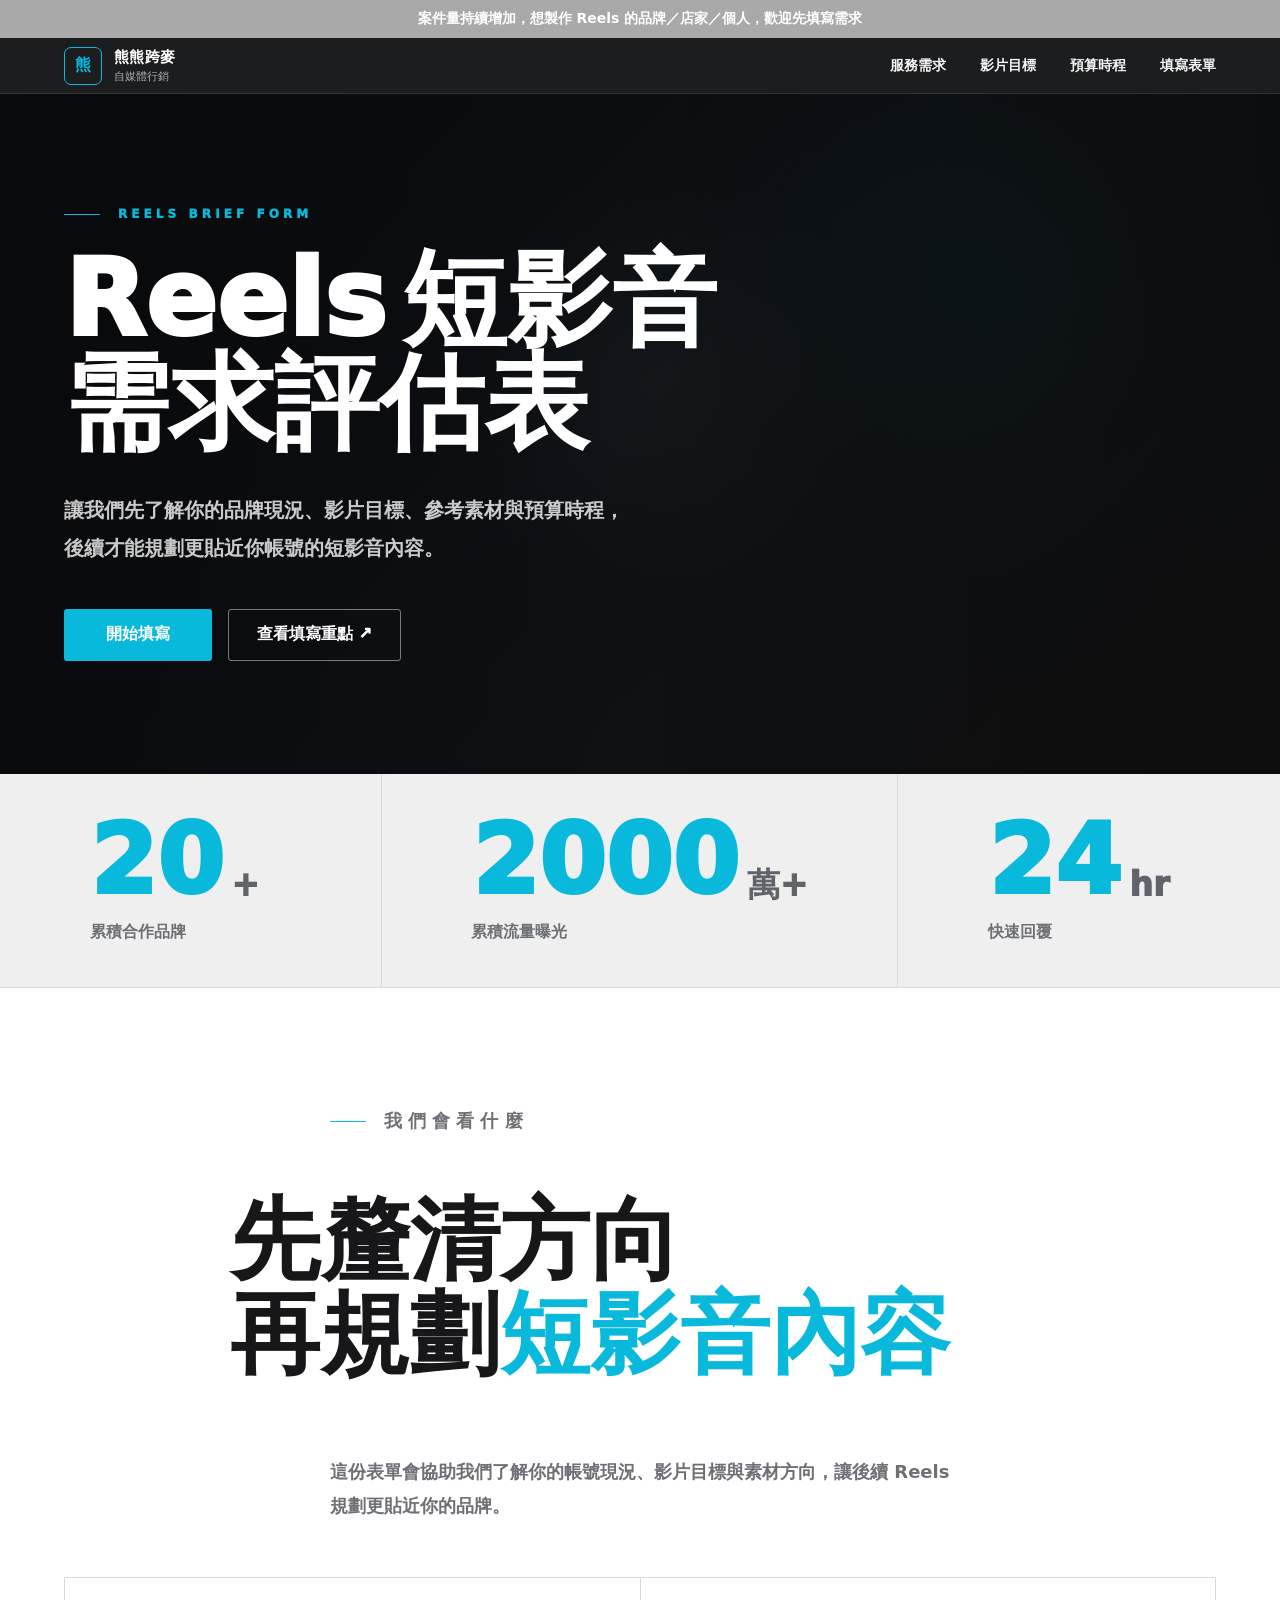
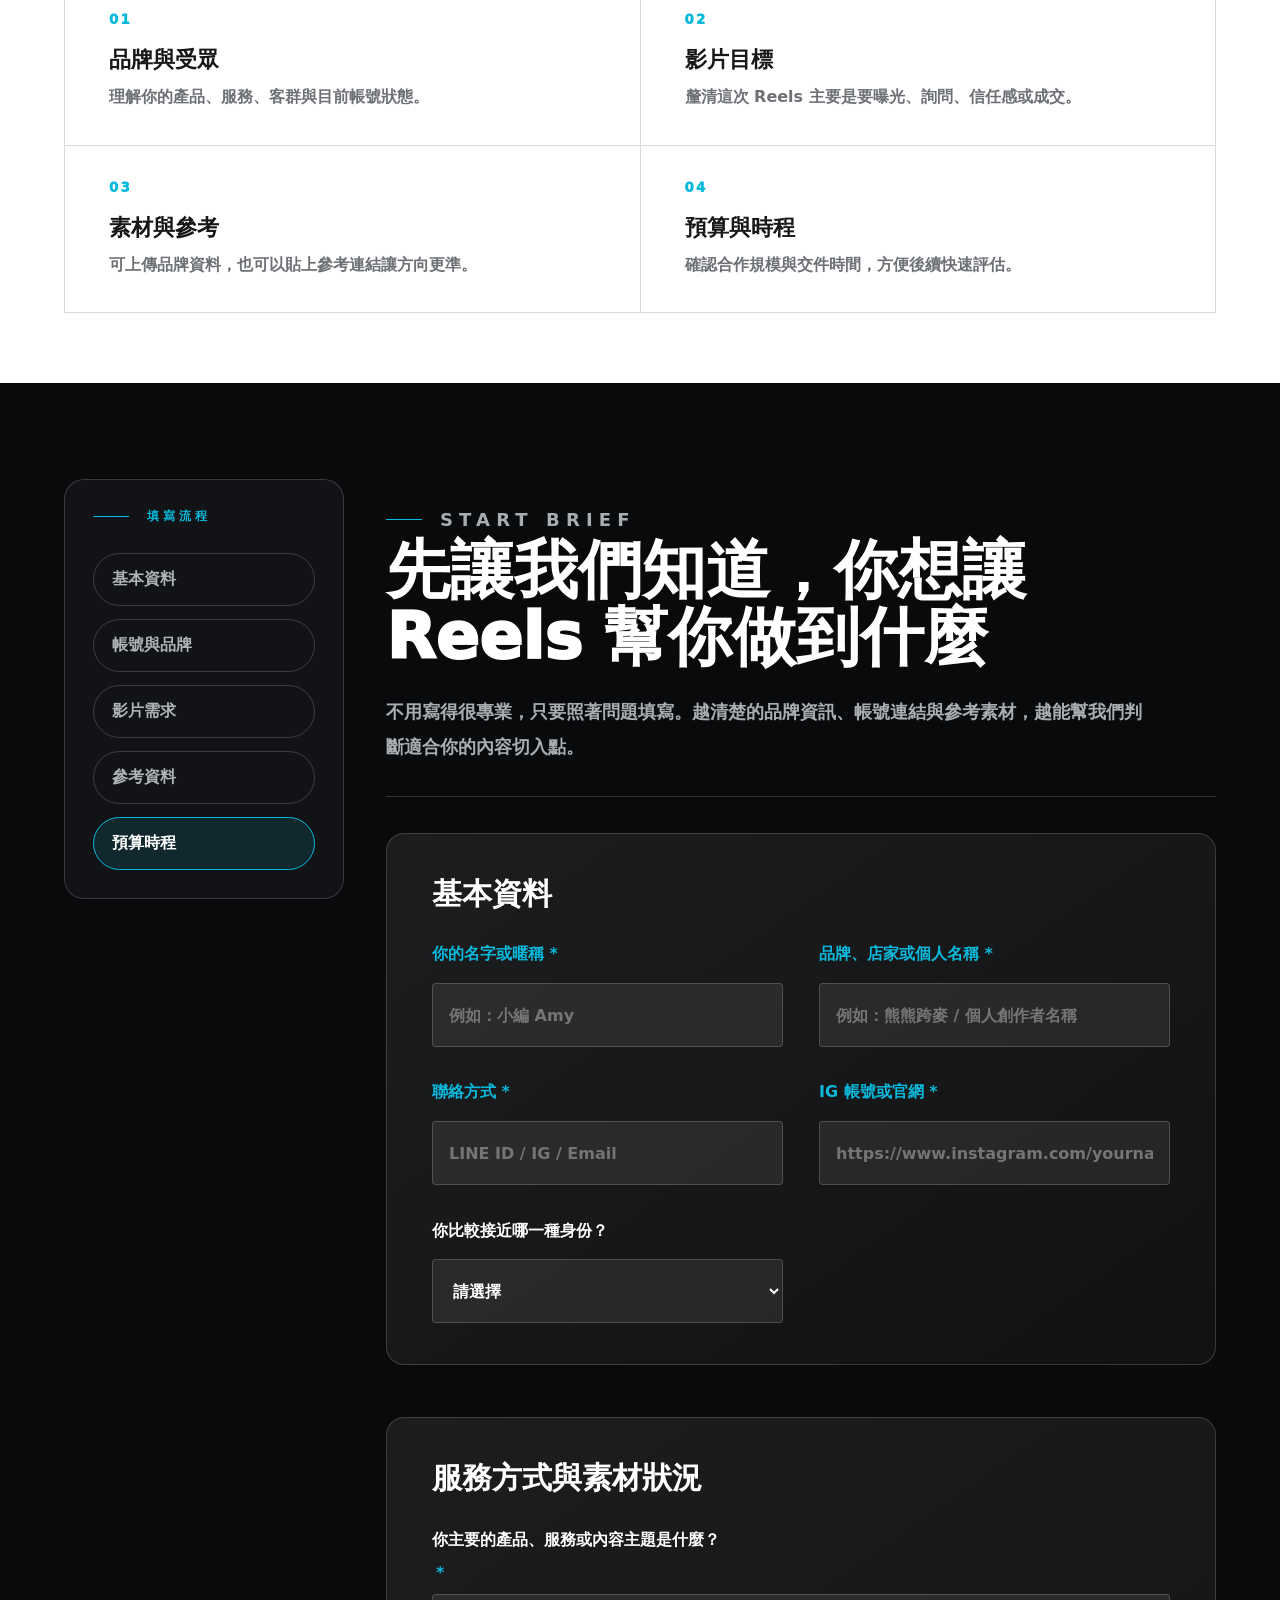
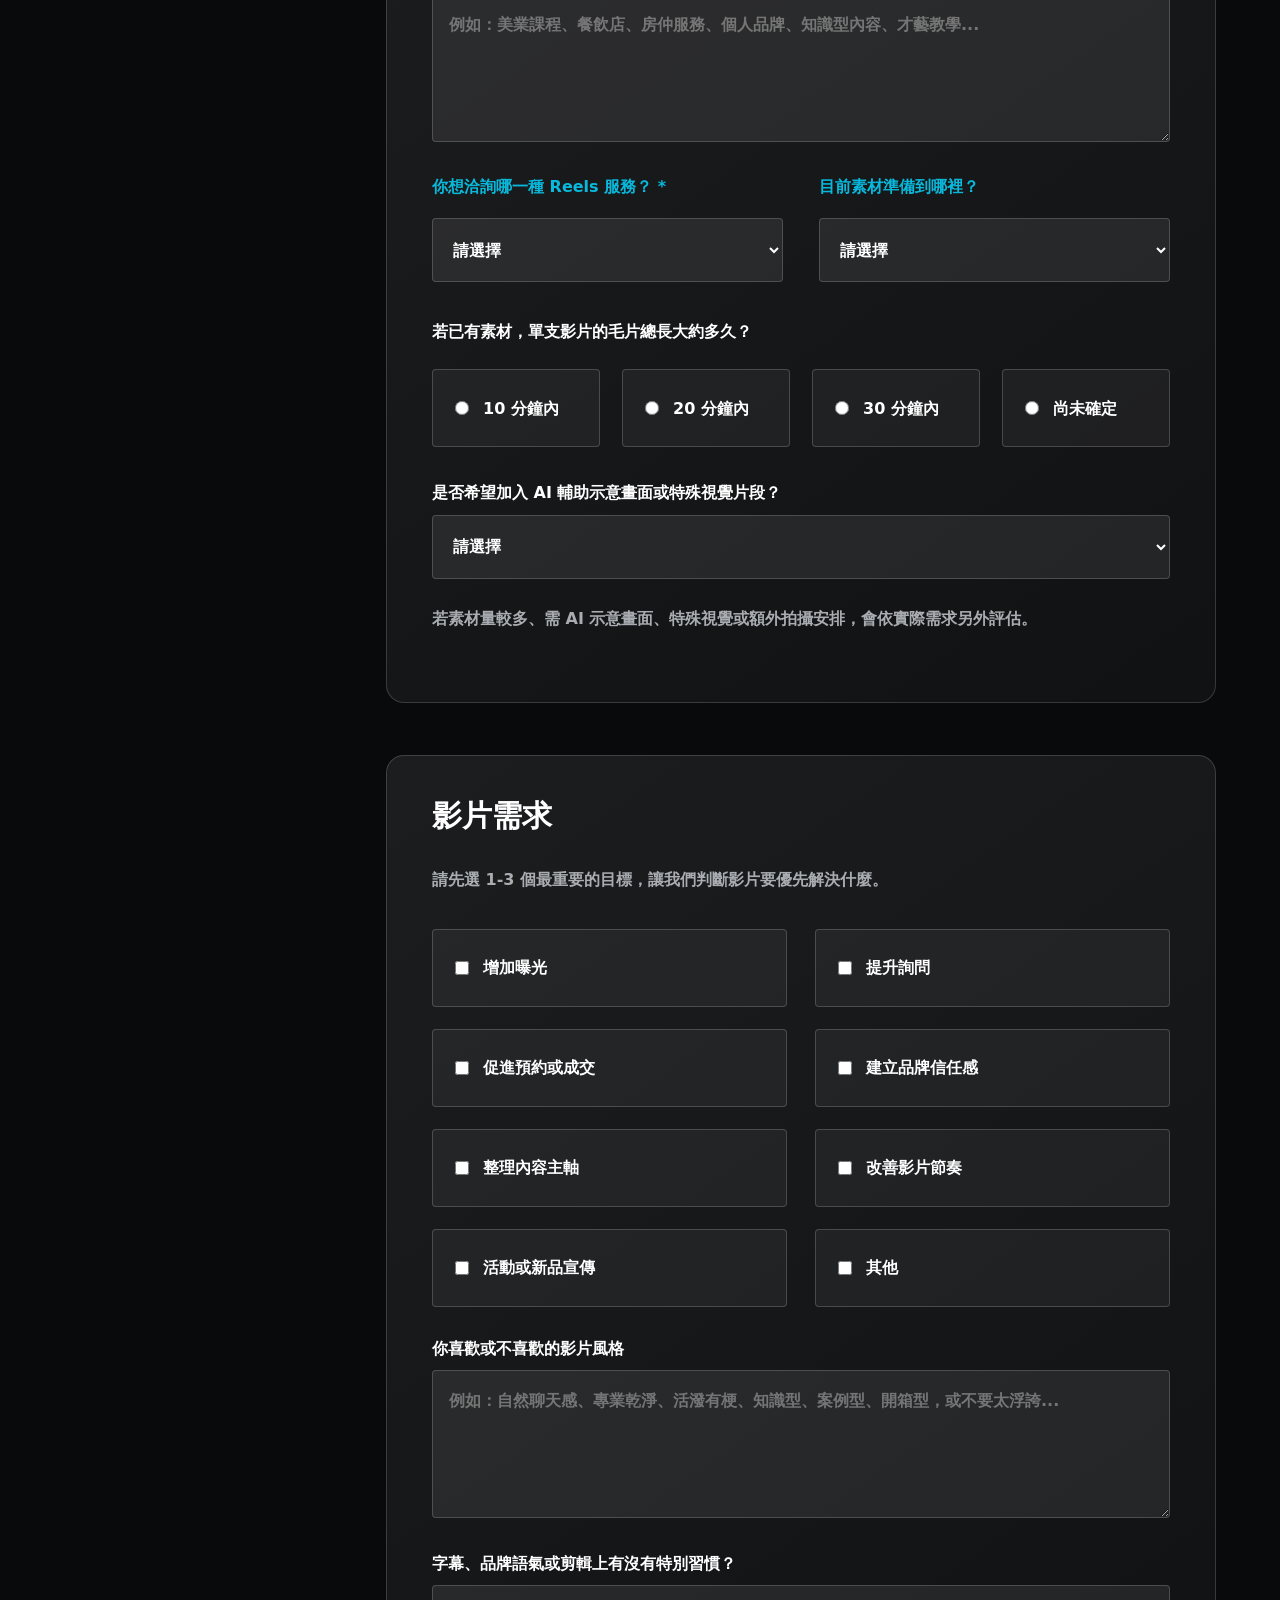
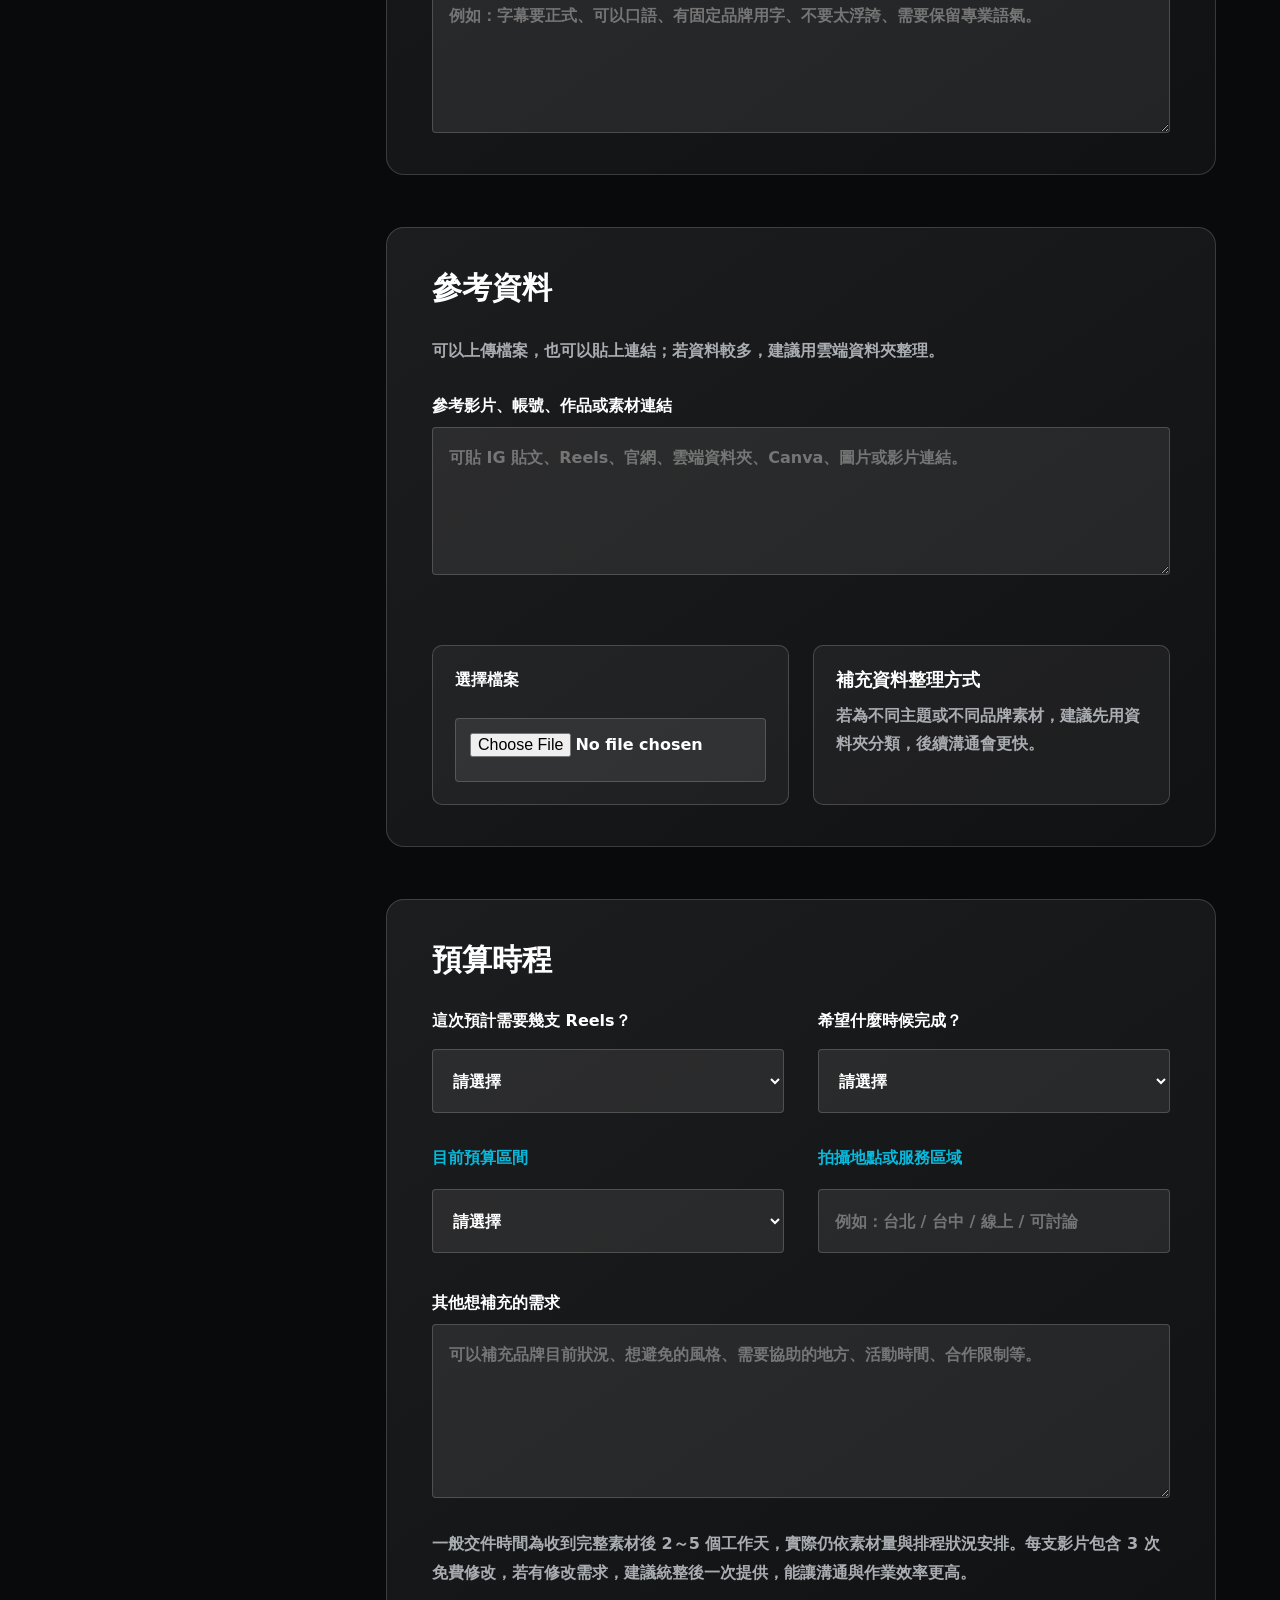
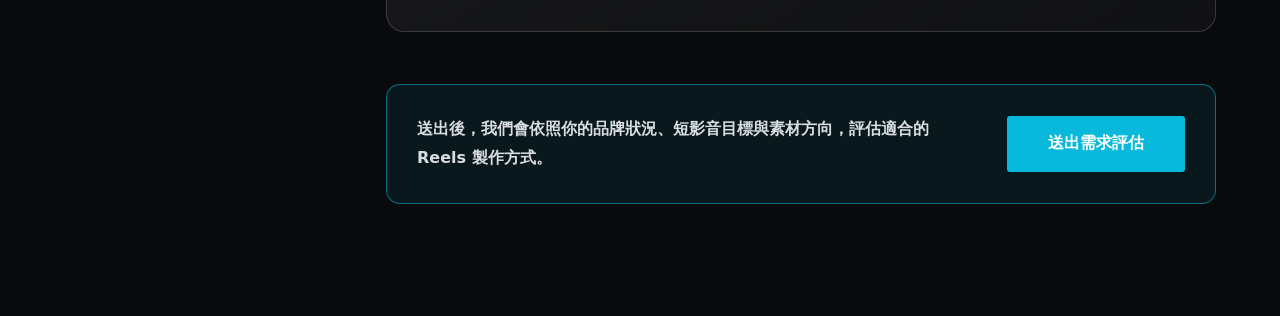
==== commit 60c9324b: "Tighten reels basic form spacing" ====
--- a/reels/index.html
+++ b/reels/index.html
@@ -128,19 +128,19 @@
             <legend>基本資料</legend>
             <div class="grid two">
               <label>
-                你的名字或暱稱 <span>*</span>
+                <span class="field-label">你的名字或暱稱 <span>*</span></span>
                 <input type="text" name="name" required placeholder="例如：小編 Amy" />
               </label>
               <label>
-                品牌、店家或個人名稱 <span>*</span>
+                <span class="field-label">品牌、店家或個人名稱 <span>*</span></span>
                 <input type="text" name="brand_name" required placeholder="例如：熊熊跨麥 / 個人創作者名稱" />
               </label>
               <label>
-                聯絡方式 <span>*</span>
+                <span class="field-label">聯絡方式 <span>*</span></span>
                 <input type="text" name="contact" required placeholder="LINE ID / IG / Email" />
               </label>
               <label>
-                IG 帳號或官網 <span>*</span>
+                <span class="field-label">IG 帳號或官網 <span>*</span></span>
                 <input type="text" name="instagram" required placeholder="https://www.instagram.com/yourname" />
               </label>
               <label>
--- a/reels/styles.css
+++ b/reels/styles.css
@@ -1320,3 +1320,31 @@
 .brief-form .choice-row + label {
   margin-top: 38px !important;
 }
+
+/* Final reference upload spacing */
+#references textarea {
+  margin-bottom: 34px !important;
+}
+
+#references .reference-actions {
+  margin-top: 36px !important;
+}
+
+/* Compact basic-info fields: keep required marks on the label line. */
+#basic .grid.two {
+  row-gap: 30px !important;
+  column-gap: 36px !important;
+}
+
+#basic .grid.two > label {
+  grid-template-rows: auto 64px !important;
+  row-gap: 12px !important;
+}
+
+#basic .field-label {
+  height: auto !important;
+  min-height: 0 !important;
+  display: inline-flex !important;
+  align-items: center !important;
+  gap: 4px !important;
+}
